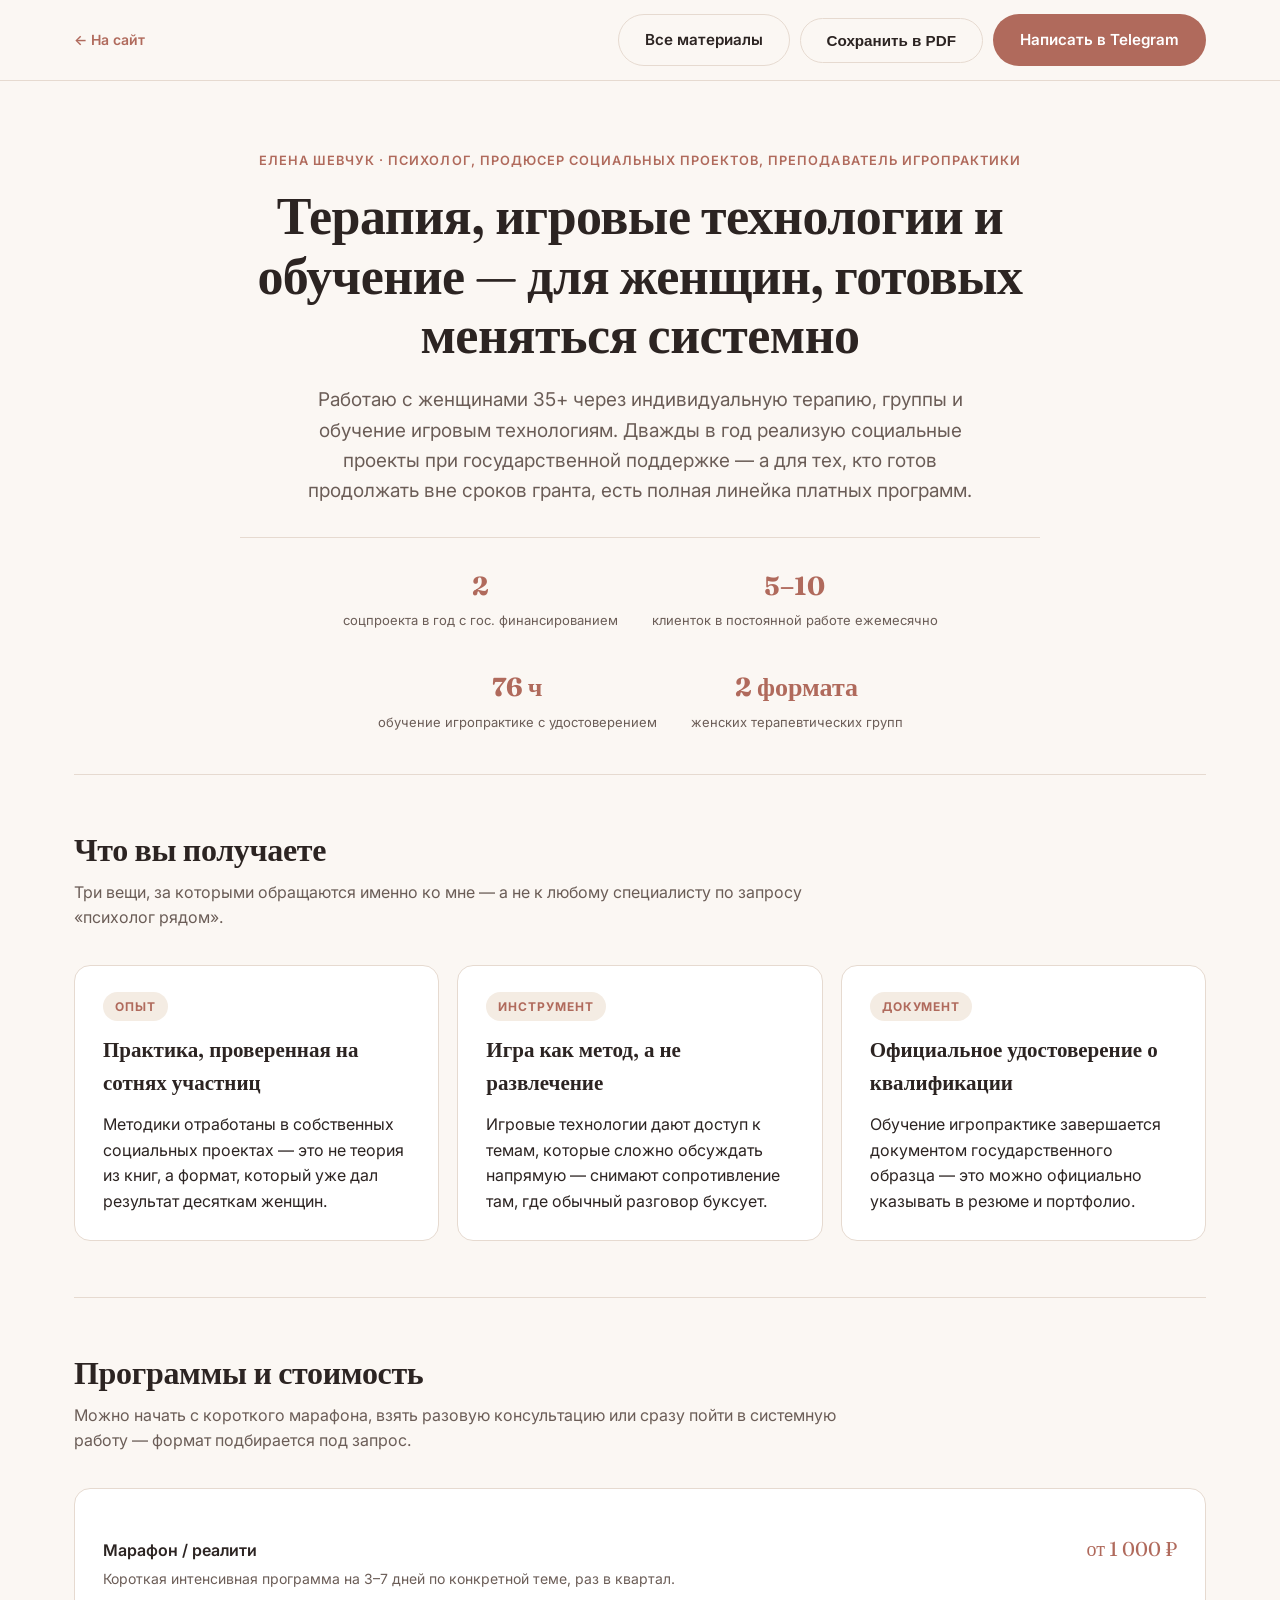
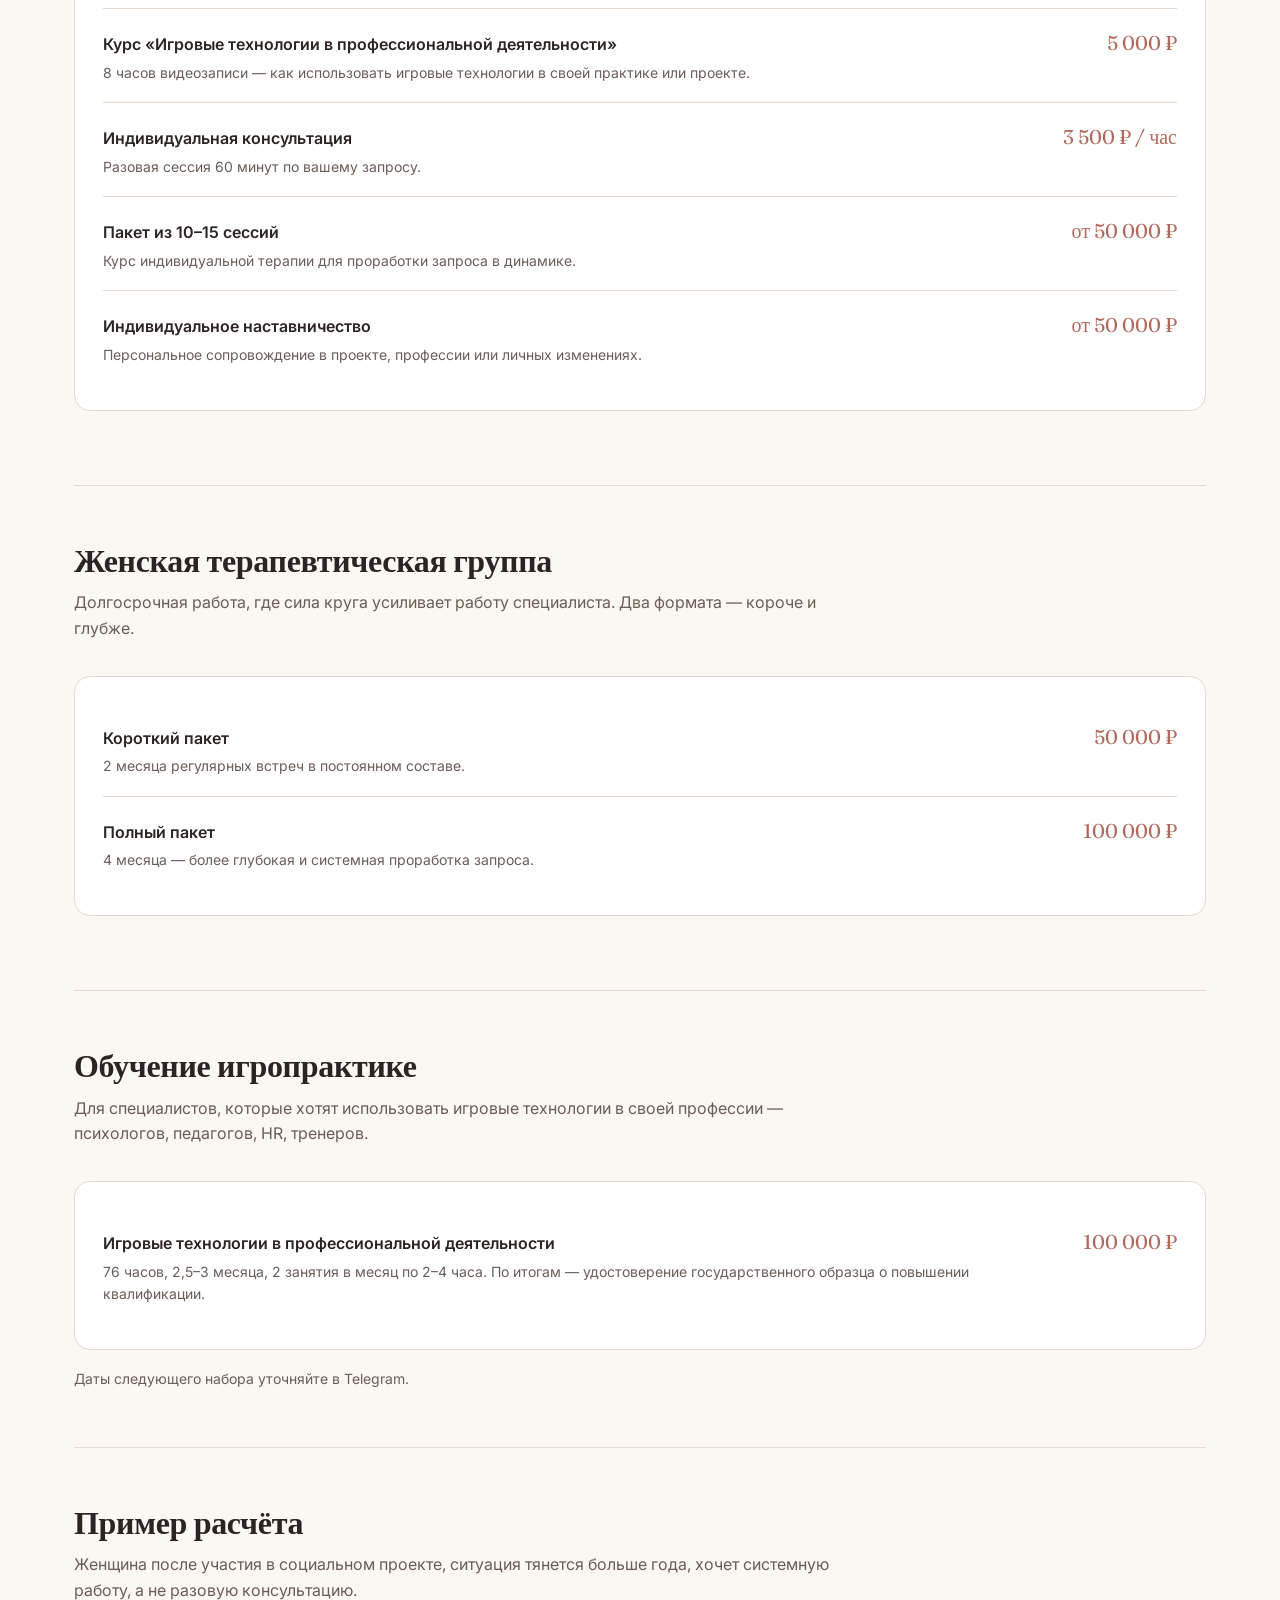
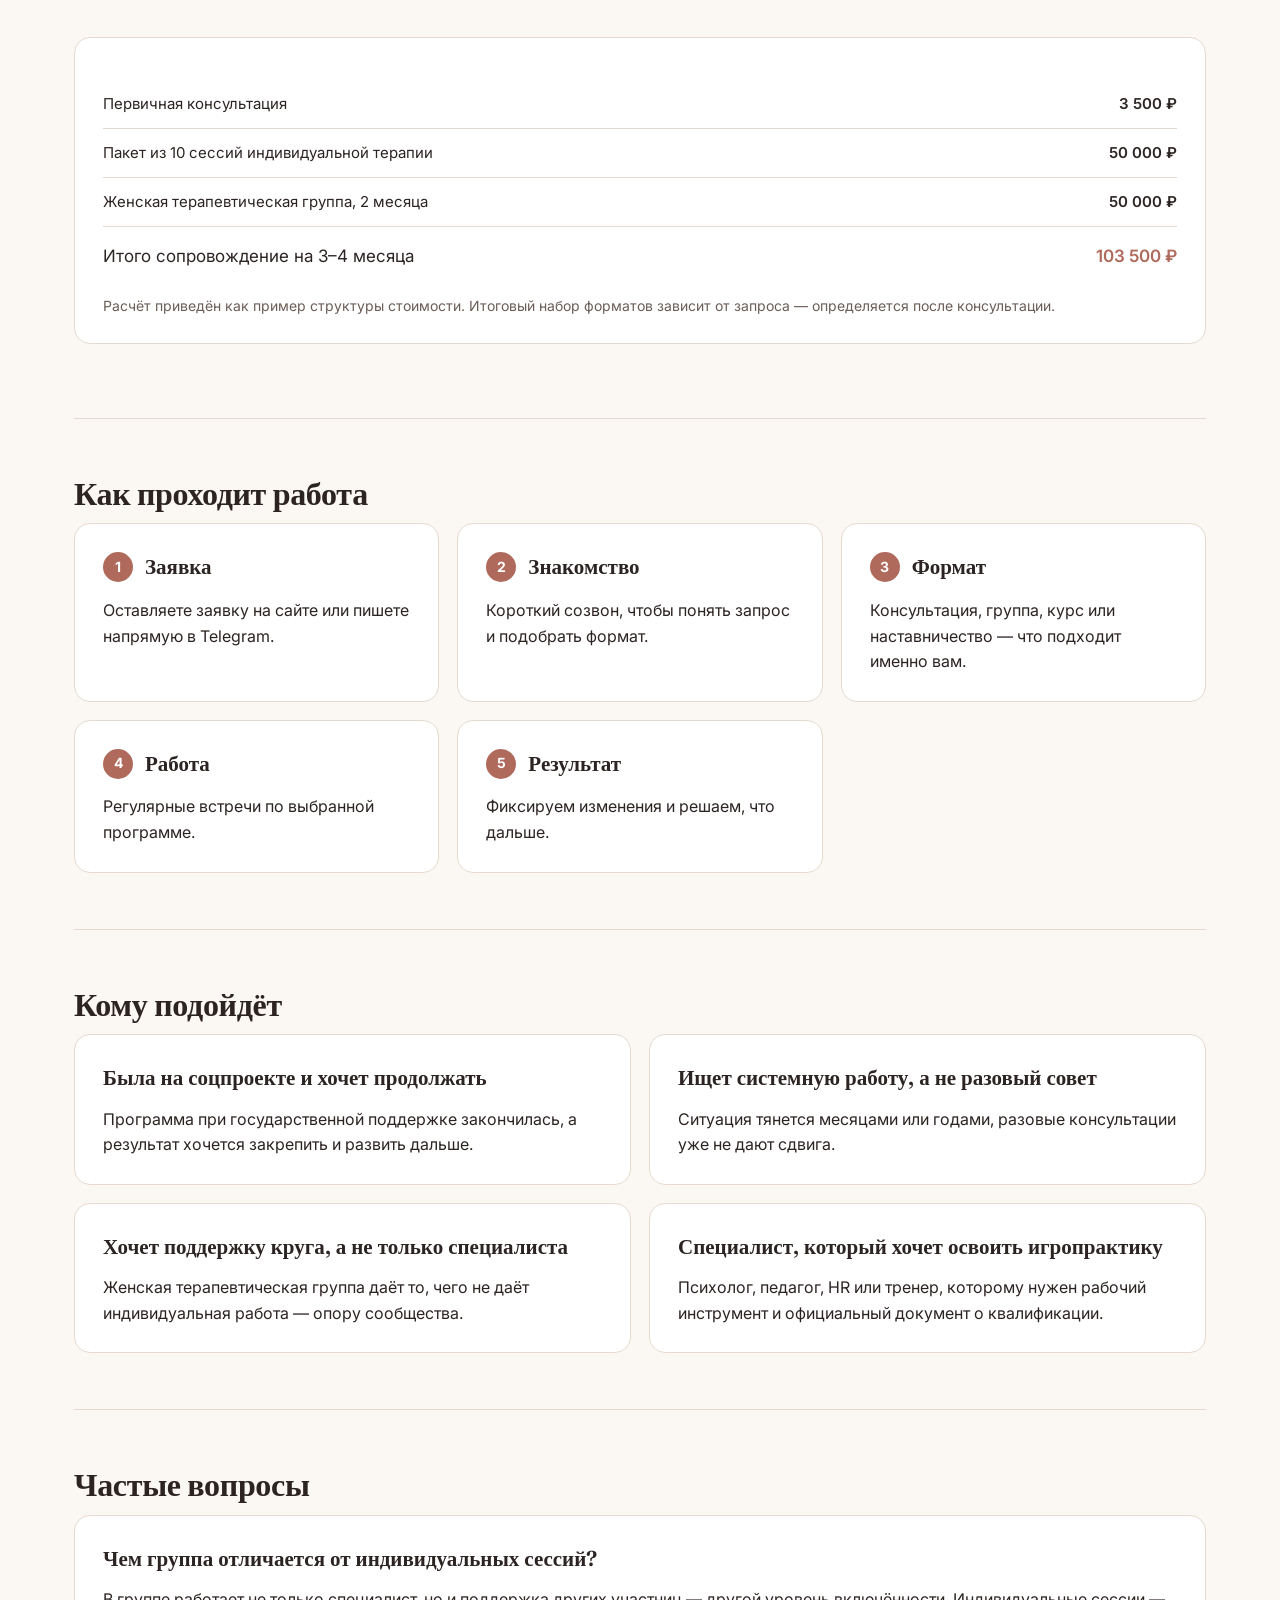
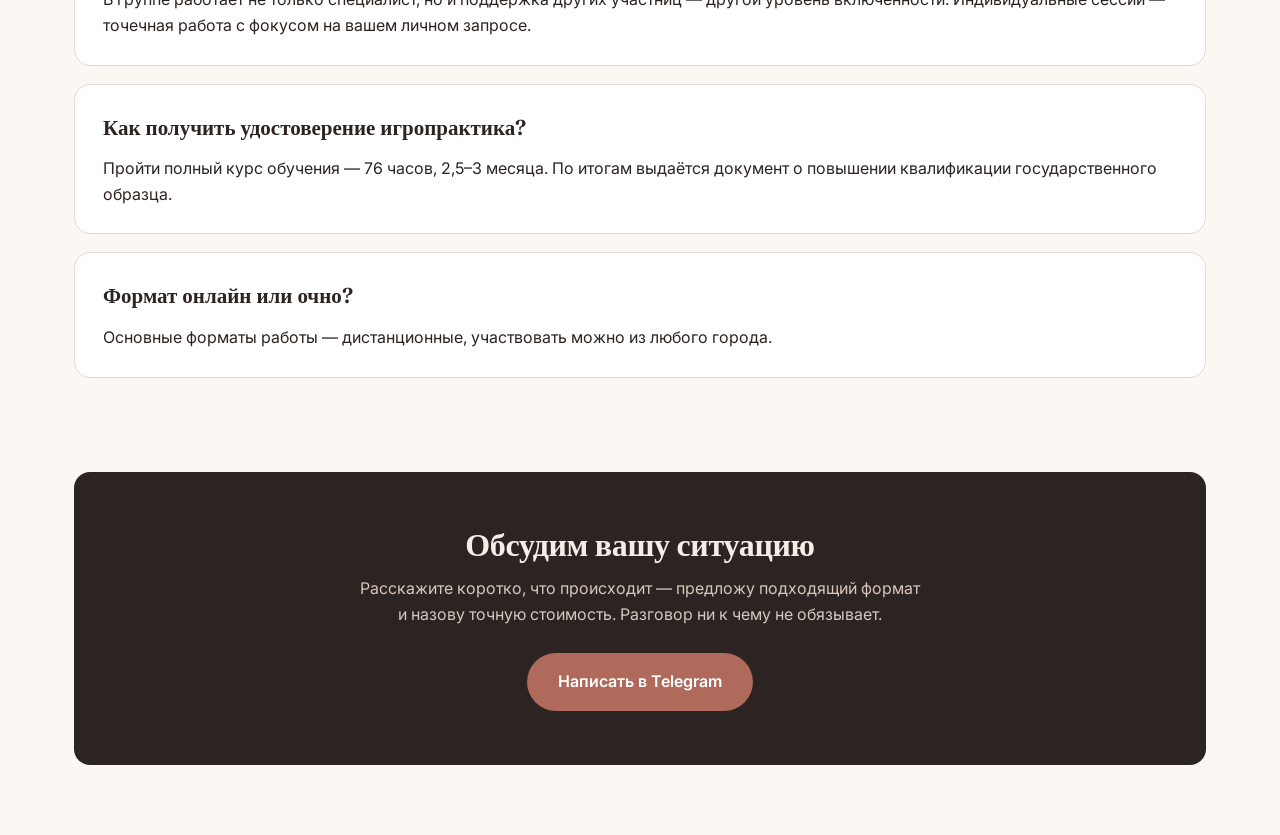
==== presentation.html @ 1b245702 "add: sales materials (scripts, presentation, outreach, hub)" ====
<!DOCTYPE html>
<html lang="ru">
<head>
<meta charset="UTF-8">
<meta name="viewport" content="width=device-width, initial-scale=1.0">
<title>Презентация программ — Елена Шевчук</title>
<meta name="description" content="Консультации, женские терапевтические группы, обучение игропрактике и наставничество. Что входит, сколько стоит и как проходит работа — на одной странице.">
<link rel="preconnect" href="https://fonts.googleapis.com">
<link rel="preconnect" href="https://fonts.gstatic.com" crossorigin>
<link href="https://fonts.googleapis.com/css2?family=Fraunces:opsz,wght@9..144,400;9..144,500;9..144,600;9..144,700&family=Inter:wght@400;500;600;700;800&display=swap" rel="stylesheet">
<link rel="stylesheet" href="styles.css">
<link rel="stylesheet" href="materials.css">
</head>
<body>

<div class="doc-bar">
  <div class="doc-bar__inner">
    <a href="index.html" class="doc-bar__back">← <span>На сайт</span></a>
    <div class="doc-bar__actions">
      <a href="materials.html" class="btn btn--ghost">Все материалы</a>
      <button class="btn btn--ghost" onclick="window.print()">Сохранить в PDF</button>
      <a href="https://t.me/elenashevchuk3536" target="_blank" rel="noopener" class="btn btn--primary">Написать в Telegram</a>
    </div>
  </div>
</div>

<div class="container">

  <section class="pitch">
    <p class="eyebrow eyebrow--center">Елена Шевчук · психолог, продюсер социальных проектов, преподаватель игропрактики</p>
    <h1>Терапия, игровые технологии и обучение — для женщин, готовых меняться системно</h1>
    <p class="pitch__lead">Работаю с женщинами 35+ через индивидуальную терапию, группы и обучение игровым технологиям. Дважды в год реализую социальные проекты при государственной поддержке — а для тех, кто готов продолжать вне сроков гранта, есть полная линейка платных программ.</p>
    <div class="pitch__meta">
      <div><b>2</b><span>соцпроекта в год с гос. финансированием</span></div>
      <div><b>5–10</b><span>клиенток в постоянной работе ежемесячно</span></div>
      <div><b>76 ч</b><span>обучение игропрактике с удостоверением</span></div>
      <div><b>2 формата</b><span>женских терапевтических групп</span></div>
    </div>
  </section>

  <section class="doc-section">
    <h2>Что вы получаете</h2>
    <p class="doc-section__lead">Три вещи, за которыми обращаются именно ко мне — а не к любому специалисту по запросу «психолог рядом».</p>
    <div class="grid-3">
      <div class="card">
        <span class="tag">Опыт</span>
        <p class="card__title">Практика, проверенная на сотнях участниц</p>
        <p>Методики отработаны в собственных социальных проектах — это не теория из книг, а формат, который уже дал результат десяткам женщин.</p>
      </div>
      <div class="card">
        <span class="tag">Инструмент</span>
        <p class="card__title">Игра как метод, а не развлечение</p>
        <p>Игровые технологии дают доступ к темам, которые сложно обсуждать напрямую — снимают сопротивление там, где обычный разговор буксует.</p>
      </div>
      <div class="card">
        <span class="tag">Документ</span>
        <p class="card__title">Официальное удостоверение о квалификации</p>
        <p>Обучение игропрактике завершается документом государственного образца — это можно официально указывать в резюме и портфолио.</p>
      </div>
    </div>
  </section>

  <section class="doc-section">
    <h2>Программы и стоимость</h2>
    <p class="doc-section__lead">Можно начать с короткого марафона, взять разовую консультацию или сразу пойти в системную работу — формат подбирается под запрос.</p>

    <div class="card">
      <div class="offer">
        <div>
          <span class="offer__name">Марафон / реалити</span>
          <span class="offer__desc">Короткая интенсивная программа на 3–7 дней по конкретной теме, раз в квартал.</span>
        </div>
        <span class="offer__price">от 1 000 ₽</span>
      </div>
      <div class="offer">
        <div>
          <span class="offer__name">Курс «Игровые технологии в профессиональной деятельности»</span>
          <span class="offer__desc">8 часов видеозаписи — как использовать игровые технологии в своей практике или проекте.</span>
        </div>
        <span class="offer__price">5 000 ₽</span>
      </div>
      <div class="offer">
        <div>
          <span class="offer__name">Индивидуальная консультация</span>
          <span class="offer__desc">Разовая сессия 60 минут по вашему запросу.</span>
        </div>
        <span class="offer__price">3 500 ₽ / час</span>
      </div>
      <div class="offer">
        <div>
          <span class="offer__name">Пакет из 10–15 сессий</span>
          <span class="offer__desc">Курс индивидуальной терапии для проработки запроса в динамике.</span>
        </div>
        <span class="offer__price">от 50 000 ₽</span>
      </div>
      <div class="offer">
        <div>
          <span class="offer__name">Индивидуальное наставничество</span>
          <span class="offer__desc">Персональное сопровождение в проекте, профессии или личных изменениях.</span>
        </div>
        <span class="offer__price">от 50 000 ₽</span>
      </div>
    </div>
  </section>

  <section class="doc-section">
    <h2>Женская терапевтическая группа</h2>
    <p class="doc-section__lead">Долгосрочная работа, где сила круга усиливает работу специалиста. Два формата — короче и глубже.</p>
    <div class="card">
      <div class="offer">
        <div>
          <span class="offer__name">Короткий пакет</span>
          <span class="offer__desc">2 месяца регулярных встреч в постоянном составе.</span>
        </div>
        <span class="offer__price">50 000 ₽</span>
      </div>
      <div class="offer">
        <div>
          <span class="offer__name">Полный пакет</span>
          <span class="offer__desc">4 месяца — более глубокая и системная проработка запроса.</span>
        </div>
        <span class="offer__price">100 000 ₽</span>
      </div>
    </div>
  </section>

  <section class="doc-section">
    <h2>Обучение игропрактике</h2>
    <p class="doc-section__lead">Для специалистов, которые хотят использовать игровые технологии в своей профессии — психологов, педагогов, HR, тренеров.</p>
    <div class="card">
      <div class="offer">
        <div>
          <span class="offer__name">Игровые технологии в профессиональной деятельности</span>
          <span class="offer__desc">76 часов, 2,5–3 месяца, 2 занятия в месяц по 2–4 часа. По итогам — удостоверение государственного образца о повышении квалификации.</span>
        </div>
        <span class="offer__price">100 000 ₽</span>
      </div>
    </div>
    <p class="card__note" style="margin-top:14px">Даты следующего набора уточняйте в Telegram.</p>
  </section>

  <section class="doc-section">
    <h2>Пример расчёта</h2>
    <p class="doc-section__lead">Женщина после участия в социальном проекте, ситуация тянется больше года, хочет системную работу, а не разовую консультацию.</p>
    <div class="card">
      <table class="calc">
        <tr><td>Первичная консультация</td><td>3 500 ₽</td></tr>
        <tr><td>Пакет из 10 сессий индивидуальной терапии</td><td>50 000 ₽</td></tr>
        <tr><td>Женская терапевтическая группа, 2 месяца</td><td>50 000 ₽</td></tr>
        <tr><td>Итого сопровождение на 3–4 месяца</td><td>103 500 ₽</td></tr>
      </table>
      <p class="card__note">Расчёт приведён как пример структуры стоимости. Итоговый набор форматов зависит от запроса — определяется после консультации.</p>
    </div>
  </section>

  <section class="doc-section">
    <h2>Как проходит работа</h2>
    <div class="grid-3">
      <div class="card">
        <div class="card__head"><span class="card__step">1</span><p class="card__title">Заявка</p></div>
        <p>Оставляете заявку на сайте или пишете напрямую в Telegram.</p>
      </div>
      <div class="card">
        <div class="card__head"><span class="card__step">2</span><p class="card__title">Знакомство</p></div>
        <p>Короткий созвон, чтобы понять запрос и подобрать формат.</p>
      </div>
      <div class="card">
        <div class="card__head"><span class="card__step">3</span><p class="card__title">Формат</p></div>
        <p>Консультация, группа, курс или наставничество — что подходит именно вам.</p>
      </div>
      <div class="card">
        <div class="card__head"><span class="card__step">4</span><p class="card__title">Работа</p></div>
        <p>Регулярные встречи по выбранной программе.</p>
      </div>
      <div class="card">
        <div class="card__head"><span class="card__step">5</span><p class="card__title">Результат</p></div>
        <p>Фиксируем изменения и решаем, что дальше.</p>
      </div>
    </div>
  </section>

  <section class="doc-section">
    <h2>Кому подойдёт</h2>
    <div class="grid-2">
      <div class="card">
        <p class="card__title">Была на соцпроекте и хочет продолжать</p>
        <p>Программа при государственной поддержке закончилась, а результат хочется закрепить и развить дальше.</p>
      </div>
      <div class="card">
        <p class="card__title">Ищет системную работу, а не разовый совет</p>
        <p>Ситуация тянется месяцами или годами, разовые консультации уже не дают сдвига.</p>
      </div>
      <div class="card">
        <p class="card__title">Хочет поддержку круга, а не только специалиста</p>
        <p>Женская терапевтическая группа даёт то, чего не даёт индивидуальная работа — опору сообщества.</p>
      </div>
      <div class="card">
        <p class="card__title">Специалист, который хочет освоить игропрактику</p>
        <p>Психолог, педагог, HR или тренер, которому нужен рабочий инструмент и официальный документ о квалификации.</p>
      </div>
    </div>
  </section>

  <section class="doc-section">
    <h2>Частые вопросы</h2>
    <div class="card">
      <p class="card__title">Чем группа отличается от индивидуальных сессий?</p>
      <p>В группе работает не только специалист, но и поддержка других участниц — другой уровень включённости. Индивидуальные сессии — точечная работа с фокусом на вашем личном запросе.</p>
    </div>
    <div class="card">
      <p class="card__title">Как получить удостоверение игропрактика?</p>
      <p>Пройти полный курс обучения — 76 часов, 2,5–3 месяца. По итогам выдаётся документ о повышении квалификации государственного образца.</p>
    </div>
    <div class="card">
      <p class="card__title">Формат онлайн или очно?</p>
      <p>Основные форматы работы — дистанционные, участвовать можно из любого города.</p>
    </div>
  </section>

  <div class="cta-final">
    <h2>Обсудим вашу ситуацию</h2>
    <p>Расскажите коротко, что происходит — предложу подходящий формат и назову точную стоимость. Разговор ни к чему не обязывает.</p>
    <a href="https://t.me/elenashevchuk3536" target="_blank" rel="noopener" class="btn btn--primary btn--lg">Написать в Telegram</a>
  </div>

</div>

</body>
</html>
---- styles.css ----
:root {
  --bg: #fbf7f3;
  --bg-alt: #f4ece3;
  --surface: #ffffff;
  --ink: #2c2422;
  --ink-soft: #6b5d57;
  --accent: #b06a5c;
  --accent-dark: #8a4e42;
  --accent-soft: #e8d3c9;
  --gold: #a68a5b;
  --border: #e6dad0;
  --radius: 16px;
  --shadow: 0 10px 30px rgba(60, 40, 30, 0.08);
  --font-head: 'Fraunces', serif;
  --font-body: 'Inter', sans-serif;
}

* { box-sizing: border-box; margin: 0; padding: 0; }
html { scroll-behavior: smooth; }
body {
  font-family: var(--font-body);
  color: var(--ink);
  background: var(--bg);
  line-height: 1.6;
  -webkit-font-smoothing: antialiased;
}
img { max-width: 100%; display: block; }
a { color: inherit; text-decoration: none; }
ul { list-style: none; }
.container { max-width: 1180px; margin: 0 auto; padding: 0 24px; }

h1, h2, h3 { font-family: var(--font-head); font-weight: 600; letter-spacing: -0.01em; color: var(--ink); }
h1 { font-size: clamp(2.1rem, 4vw, 3.1rem); line-height: 1.15; }
h2 { font-size: clamp(1.7rem, 3vw, 2.4rem); line-height: 1.2; }
h3 { font-size: 1.25rem; }

.eyebrow {
  font-size: 0.8rem;
  font-weight: 600;
  letter-spacing: 0.08em;
  text-transform: uppercase;
  color: var(--accent);
  margin-bottom: 12px;
}
.eyebrow--center { text-align: center; }
.section-title { text-align: center; max-width: 640px; margin: 0 auto 48px; }

.btn {
  display: inline-flex;
  align-items: center;
  justify-content: center;
  padding: 13px 26px;
  border-radius: 999px;
  font-weight: 600;
  font-size: 0.95rem;
  cursor: pointer;
  border: 1.5px solid transparent;
  transition: transform 0.15s ease, box-shadow 0.15s ease, background 0.15s ease;
  white-space: nowrap;
}
.btn--primary { background: var(--accent); color: #fff; }
.btn--primary:hover { background: var(--accent-dark); transform: translateY(-1px); box-shadow: var(--shadow); }
.btn--ghost { background: transparent; color: var(--ink); border-color: var(--border); }
.btn--ghost:hover { border-color: var(--accent); color: var(--accent); }
.btn--outline { background: transparent; color: var(--accent); border-color: var(--accent); }
.btn--outline:hover { background: var(--accent); color: #fff; }
.btn--lg { padding: 15px 30px; font-size: 1rem; }
.btn--block { width: 100%; }

/* HEADER */
.header {
  position: sticky;
  top: 0;
  z-index: 100;
  background: rgba(251, 247, 243, 0.9);
  backdrop-filter: blur(10px);
  border-bottom: 1px solid transparent;
  transition: border-color 0.2s ease, box-shadow 0.2s ease;
}
.header.scrolled { border-color: var(--border); box-shadow: 0 2px 12px rgba(60,40,30,0.05); }
.header__inner {
  display: flex;
  align-items: center;
  justify-content: space-between;
  gap: 24px;
  min-width: 0;
  padding: 16px 24px;
}
.logo {
  font-family: var(--font-head);
  font-size: 1.15rem;
  font-weight: 600;
  flex-shrink: 0;
  color: var(--ink);
}
.logo__suffix { color: var(--ink-soft); font-weight: 400; font-size: 0.85em; }
.nav { display: flex; gap: 22px; }
.nav a {
  font-size: 0.92rem;
  color: var(--ink-soft);
  white-space: nowrap;
  transition: color 0.15s ease;
}
.nav a:hover { color: var(--accent); }
.header__actions { display: flex; align-items: center; gap: 16px; flex-shrink: 0; }
.header__phone { font-size: 0.9rem; color: var(--ink-soft); white-space: nowrap; }
.burger { display: none; flex-direction: column; gap: 5px; background: none; border: none; cursor: pointer; padding: 4px; }
.burger span { width: 22px; height: 2px; background: var(--ink); border-radius: 2px; transition: 0.2s; }

/* HERO */
.hero { padding: 72px 0 88px; }
.hero__inner { display: grid; grid-template-columns: 1.15fr 0.85fr; gap: 56px; align-items: center; }
.hero__lead { color: var(--ink-soft); font-size: 1.05rem; margin: 20px 0 32px; max-width: 540px; }
.hero__cta { display: flex; gap: 14px; flex-wrap: wrap; margin-bottom: 44px; }
.hero__stats { display: flex; gap: 32px; flex-wrap: wrap; }
.stat { display: flex; flex-direction: column; }
.stat__num { font-family: var(--font-head); font-size: 2rem; font-weight: 600; color: var(--accent); }
.stat__label { font-size: 0.85rem; color: var(--ink-soft); max-width: 140px; }

.hero__card {
  background: var(--surface);
  border: 1px solid var(--border);
  border-radius: var(--radius);
  padding: 32px;
  box-shadow: var(--shadow);
}
.hero__card-badge {
  display: inline-block;
  background: var(--accent-soft);
  color: var(--accent-dark);
  font-size: 0.75rem;
  font-weight: 700;
  letter-spacing: 0.03em;
  text-transform: uppercase;
  padding: 6px 12px;
  border-radius: 999px;
  margin-bottom: 16px;
}
.hero__card h3 { margin-bottom: 10px; }
.hero__card p { color: var(--ink-soft); font-size: 0.92rem; margin-bottom: 18px; }
.hero__card-link { color: var(--accent); font-weight: 600; font-size: 0.92rem; }

/* ABOUT */
.about { padding: 88px 0; background: var(--bg-alt); }
.about__inner { display: grid; grid-template-columns: 240px 1fr; gap: 56px; align-items: start; }
.about__portrait {
  width: 240px; height: 240px;
  border-radius: 50%;
  background: linear-gradient(135deg, var(--accent), var(--gold));
  color: #fff;
  font-family: var(--font-head);
  font-size: 3rem;
  display: flex; align-items: center; justify-content: center;
}
.about__text p { color: var(--ink-soft); margin: 16px 0; max-width: 640px; }
.about__points { display: grid; grid-template-columns: repeat(3, 1fr); gap: 24px; margin-top: 32px; }
.about__point { display: flex; flex-direction: column; gap: 6px; }
.about__point strong { font-family: var(--font-head); font-size: 1.05rem; }
.about__point span { color: var(--ink-soft); font-size: 0.88rem; }

/* ADVANTAGES */
.advantages { padding: 88px 0; }
.adv-grid { display: grid; grid-template-columns: repeat(3, 1fr); gap: 24px; }
.adv {
  background: var(--surface);
  border: 1px solid var(--border);
  border-radius: var(--radius);
  padding: 28px;
}
.adv__icon {
  width: 44px; height: 44px;
  border-radius: 12px;
  background: var(--accent-soft);
  color: var(--accent-dark);
  display: flex; align-items: center; justify-content: center;
  margin-bottom: 16px;
}
.adv__icon svg { width: 22px; height: 22px; }
.adv p { color: var(--ink-soft); font-size: 0.92rem; margin-top: 8px; }

/* PROGRAMS */
.programs { padding: 88px 0; background: var(--bg-alt); }
.prog-grid { display: grid; grid-template-columns: repeat(3, 1fr); gap: 24px; }
.prog {
  background: var(--surface);
  border: 1px solid var(--border);
  border-radius: var(--radius);
  padding: 28px;
  display: flex;
  flex-direction: column;
}
.prog--featured { border-color: var(--accent); box-shadow: var(--shadow); }
.prog__tag {
  align-self: flex-start;
  font-size: 0.72rem;
  font-weight: 700;
  text-transform: uppercase;
  letter-spacing: 0.04em;
  color: var(--accent-dark);
  background: var(--accent-soft);
  padding: 4px 10px;
  border-radius: 999px;
  margin-bottom: 14px;
}
.prog h3 { margin-bottom: 10px; font-size: 1.1rem; }
.prog p { color: var(--ink-soft); font-size: 0.9rem; flex-grow: 1; }
.prog__price { font-family: var(--font-head); font-size: 1.3rem; color: var(--accent); margin-top: 18px; font-weight: 600; }

/* GROUPS */
.groups { padding: 88px 0; }
.groups__inner { display: grid; grid-template-columns: 1.1fr 0.9fr; gap: 56px; align-items: center; }
.groups__text p { color: var(--ink-soft); margin: 16px 0 20px; }
.groups__list { display: flex; flex-direction: column; gap: 10px; }
.groups__list li { position: relative; padding-left: 22px; color: var(--ink-soft); font-size: 0.92rem; }
.groups__list li::before { content: '✦'; position: absolute; left: 0; color: var(--accent); }
.groups__cards { display: grid; grid-template-columns: 1fr 1fr; gap: 20px; }
.group-card {
  background: var(--surface);
  border: 1px solid var(--border);
  border-radius: var(--radius);
  padding: 28px 22px;
  text-align: center;
  display: flex;
  flex-direction: column;
  gap: 10px;
  position: relative;
}
.group-card--accent { background: var(--ink); color: #fff; border-color: var(--ink); }
.group-card--accent .group-card__dur { color: #e0d3cb; }
.group-card--accent .group-card__price { color: #fff; }
.group-card__badge {
  position: absolute; top: -12px; left: 50%; transform: translateX(-50%);
  background: var(--accent); color: #fff; font-size: 0.7rem; font-weight: 700;
  padding: 4px 12px; border-radius: 999px; white-space: nowrap;
}
.group-card__dur { color: var(--ink-soft); font-size: 0.88rem; }
.group-card__price { font-family: var(--font-head); font-size: 1.6rem; font-weight: 600; color: var(--accent); margin: 4px 0 10px; }

/* PROCESS */
.process { padding: 88px 0; background: var(--bg-alt); }
.steps { display: grid; grid-template-columns: repeat(5, 1fr); gap: 20px; }
.step { text-align: center; }
.step__num {
  display: inline-flex; align-items: center; justify-content: center;
  width: 40px; height: 40px;
  border-radius: 50%;
  background: var(--accent);
  color: #fff;
  font-family: var(--font-head);
  font-weight: 600;
  margin-bottom: 14px;
}
.step h3 { font-size: 1rem; margin-bottom: 6px; }
.step p { color: var(--ink-soft); font-size: 0.86rem; }

/* REVIEWS */
.reviews { padding: 88px 0; }
.reviews-grid { display: grid; grid-template-columns: repeat(3, 1fr); gap: 24px; }
.review {
  background: var(--surface);
  border: 1px solid var(--border);
  border-radius: var(--radius);
  padding: 26px;
}
.review p { font-style: italic; color: var(--ink); margin-bottom: 16px; }
.review__author { font-size: 0.85rem; color: var(--ink-soft); font-weight: 600; }
.reviews__note { text-align: center; color: var(--ink-soft); font-size: 0.82rem; margin-top: 24px; }

/* FAQ */
.faq { padding: 88px 0; background: var(--bg-alt); }
.faq-list { max-width: 760px; margin: 0 auto; display: flex; flex-direction: column; gap: 12px; }
.faq__item {
  background: var(--surface);
  border: 1px solid var(--border);
  border-radius: 12px;
  padding: 18px 22px;
}
.faq__item summary {
  cursor: pointer;
  font-weight: 600;
  list-style: none;
  position: relative;
  padding-right: 24px;
}
.faq__item summary::-webkit-details-marker { display: none; }
.faq__item summary::after {
  content: '+';
  position: absolute; right: 0; top: -2px;
  font-size: 1.3rem; color: var(--accent);
}
.faq__item[open] summary::after { content: '−'; }
.faq__item p { color: var(--ink-soft); margin-top: 12px; font-size: 0.92rem; }

/* FORM */
.form-section { padding: 88px 0; }
.form-section__inner { display: grid; grid-template-columns: 1.3fr 0.7fr; gap: 32px; }
.form-card, .side-card {
  background: var(--surface);
  border: 1px solid var(--border);
  border-radius: var(--radius);
  padding: 36px;
}
.form-card__lead { color: var(--ink-soft); margin: 12px 0 24px; }
.lead-form { display: flex; flex-direction: column; gap: 16px; }
.field { display: flex; flex-direction: column; gap: 6px; }
.field label { font-size: 0.85rem; font-weight: 600; color: var(--ink-soft); }
.field input, .field select, .field textarea {
  border: 1.5px solid var(--border);
  border-radius: 10px;
  padding: 12px 14px;
  font-family: var(--font-body);
  font-size: 0.95rem;
  background: var(--bg);
  color: var(--ink);
  resize: vertical;
}
.field input:focus, .field select:focus, .field textarea:focus {
  outline: none; border-color: var(--accent);
}
.form-note { font-size: 0.78rem; color: var(--ink-soft); text-align: center; }
.form-note a { color: var(--accent); text-decoration: underline; }
.form-side { display: flex; flex-direction: column; gap: 20px; }
.side-card h3 { margin-bottom: 8px; font-size: 1.05rem; }
.side-card p { color: var(--ink-soft); font-size: 0.9rem; margin-bottom: 16px; }

/* FOOTER */
.footer { background: var(--ink); color: #efe6df; padding: 56px 0 32px; }
.footer__inner { display: grid; grid-template-columns: 1.4fr 1fr 1fr 1fr; gap: 32px; }
.footer__col { display: flex; flex-direction: column; gap: 10px; }
.logo--footer { font-family: var(--font-head); font-size: 1.2rem; color: #fff; margin-bottom: 6px; }
.footer__col p { color: #c9bdb5; font-size: 0.88rem; }
.footer__col h4 { font-size: 0.85rem; text-transform: uppercase; letter-spacing: 0.05em; color: #c9bdb5; margin-bottom: 4px; }
.footer__col a { color: #efe6df; font-size: 0.9rem; opacity: 0.85; }
.footer__col a:hover { opacity: 1; color: var(--accent-soft); }
.footer__col span { color: #8a7d76; font-size: 0.8rem; }

/* FAB */
.fab {
  position: fixed; bottom: 24px; right: 24px;
  width: 54px; height: 54px;
  border-radius: 50%;
  background: var(--accent);
  color: #fff;
  display: flex; align-items: center; justify-content: center;
  box-shadow: 0 8px 24px rgba(176, 106, 92, 0.4);
  z-index: 90;
  transition: transform 0.15s ease;
}
.fab:hover { transform: scale(1.06); }
.fab svg { width: 24px; height: 24px; }

/* REVEAL */
.reveal { opacity: 0; transform: translateY(16px); transition: opacity 0.5s ease, transform 0.5s ease; }
.reveal.is-visible { opacity: 1; transform: translateY(0); }

/* RESPONSIVE */
@media (max-width: 1180px) {
  .nav { gap: 16px; }
  .nav a { font-size: 0.88rem; }
}
@media (max-width: 1100px) {
  .nav { display: none; }
  .burger { display: flex; }
  .nav.is-open {
    display: flex; flex-direction: column;
    position: absolute; top: 100%; left: 0; right: 0;
    background: var(--surface);
    border-bottom: 1px solid var(--border);
    padding: 16px 24px; gap: 4px;
  }
  .nav.is-open a { padding: 10px 0; border-bottom: 1px solid var(--border); }
}
@media (max-width: 900px) {
  .hero__inner, .about__inner, .groups__inner, .form-section__inner { grid-template-columns: 1fr; }
  .about__portrait { width: 140px; height: 140px; font-size: 2rem; }
  .about__points { grid-template-columns: 1fr; }
  .adv-grid, .prog-grid, .reviews-grid { grid-template-columns: repeat(2, 1fr); }
  .steps { grid-template-columns: repeat(2, 1fr); }
  .groups__cards { grid-template-columns: 1fr; }
  .footer__inner { grid-template-columns: 1fr 1fr; }
}
@media (max-width: 560px) {
  .header__phone { display: none; }
  .adv-grid, .prog-grid, .reviews-grid { grid-template-columns: 1fr; }
  .steps { grid-template-columns: 1fr; }
  .footer__inner { grid-template-columns: 1fr; }
  .hero__stats { gap: 20px; }
}
@media (max-width: 380px) {
  .logo__suffix { display: none; }
}
---- materials.css ----
/* Стили для материалов: скрипты продаж, презентация, аутрич */

.doc-bar {
  position: sticky;
  top: 0;
  z-index: 50;
  background: rgba(251, 247, 243, 0.94);
  backdrop-filter: blur(10px);
  border-bottom: 1px solid var(--border);
}
.doc-bar__inner {
  display: flex;
  align-items: center;
  justify-content: space-between;
  gap: 16px;
  padding: 14px 24px;
  max-width: 1180px;
  margin: 0 auto;
}
.doc-bar__back { font-weight: 600; font-size: 14px; color: var(--accent); }
.doc-bar__back:hover { color: var(--accent-dark); }
.doc-bar__actions { display: flex; gap: 10px; align-items: center; }

.doc-hero { padding: 64px 0 40px; }
.doc-hero h1 { font-size: 42px; max-width: 860px; margin-bottom: 18px; }
.doc-hero__lead { font-size: 18px; color: var(--ink-soft); max-width: 760px; }

.toc {
  display: flex;
  flex-wrap: wrap;
  gap: 10px;
  margin-top: 30px;
  padding-top: 26px;
  border-top: 1px solid var(--border);
}
.toc a {
  font-size: 14px;
  font-weight: 600;
  padding: 8px 16px;
  border-radius: 999px;
  background: var(--surface);
  border: 1px solid var(--border);
  transition: all 0.2s ease;
}
.toc a:hover { border-color: var(--accent); color: var(--accent); }

.doc-section { padding: 56px 0; border-top: 1px solid var(--border); }
.doc-section:first-of-type { border-top: none; }
.doc-section h2 { font-size: 32px; margin-bottom: 10px; }
.doc-section__lead { color: var(--ink-soft); max-width: 780px; margin-bottom: 34px; }

.card {
  background: var(--surface);
  border: 1px solid var(--border);
  border-radius: var(--radius);
  padding: 26px 28px;
  margin-bottom: 18px;
}
.card__title {
  font-family: var(--font-head);
  font-size: 21px;
  font-weight: 600;
  margin-bottom: 12px;
}
.card__note { font-size: 14px; color: var(--ink-soft); margin-top: 12px; }
.card p + p { margin-top: 10px; }

.card__step {
  display: inline-flex;
  align-items: center;
  justify-content: center;
  width: 30px;
  height: 30px;
  border-radius: 50%;
  background: var(--accent);
  color: #fff;
  font-size: 14px;
  font-weight: 700;
  font-family: var(--font-body);
  margin-right: 12px;
  flex: none;
}
.card__head { display: flex; align-items: center; margin-bottom: 14px; }
.card__head .card__title { margin-bottom: 0; }

.say {
  border-left: 3px solid var(--gold);
  background: var(--bg-alt);
  border-radius: 0 10px 10px 0;
  padding: 14px 18px;
  margin: 12px 0;
  font-size: 15.5px;
}
.say + .say { margin-top: 10px; }
.say__who {
  display: block;
  font-size: 12px;
  font-weight: 700;
  letter-spacing: 0.1em;
  text-transform: uppercase;
  color: var(--accent);
  margin-bottom: 6px;
}
.say--client {
  border-left-color: var(--ink-soft);
  background: var(--surface);
  border: 1px solid var(--border);
  border-left: 3px solid var(--ink-soft);
}
.say--client .say__who { color: var(--ink-soft); }
.say--stop {
  border-left-color: #b03a2e;
  background: #fdf3f1;
}
.say--stop .say__who { color: #b03a2e; }

.ul { margin: 12px 0 0 20px; }
.ul li { margin-bottom: 8px; }
.ul li::marker { color: var(--accent); }

.grid-2 { display: grid; grid-template-columns: repeat(2, 1fr); gap: 18px; }
.grid-2 .card { margin-bottom: 0; }
.grid-3 { display: grid; grid-template-columns: repeat(3, 1fr); gap: 18px; }
.grid-3 .card { margin-bottom: 0; }

.tag {
  display: inline-block;
  font-size: 12px;
  font-weight: 700;
  letter-spacing: 0.08em;
  text-transform: uppercase;
  color: var(--accent);
  background: var(--bg-alt);
  border-radius: 999px;
  padding: 5px 12px;
  margin-bottom: 12px;
}

.tip {
  background: var(--bg-alt);
  border-radius: var(--radius);
  padding: 22px 26px;
  margin-top: 24px;
  border: 1px dashed var(--gold);
}
.tip strong { color: var(--accent-dark); }

.calc { width: 100%; border-collapse: collapse; margin-top: 16px; font-size: 15px; }
.calc td { padding: 12px 0; border-bottom: 1px solid var(--border); }
.calc td:last-child { text-align: right; font-weight: 600; white-space: nowrap; }
.calc tr:last-child td { border-bottom: none; font-size: 17px; padding-top: 16px; }
.calc tr:last-child td:last-child { color: var(--accent); }

.pitch { text-align: center; padding: 70px 0 40px; }
.pitch h1 { font-size: 52px; margin: 14px auto 20px; max-width: 900px; }
.pitch__lead { font-size: 19px; color: var(--ink-soft); max-width: 700px; margin: 0 auto 30px; }
.pitch__meta {
  display: flex;
  justify-content: center;
  flex-wrap: wrap;
  gap: 34px;
  padding-top: 28px;
  border-top: 1px solid var(--border);
  max-width: 800px;
  margin: 0 auto;
}
.pitch__meta div { text-align: center; }
.pitch__meta b { display: block; font-family: var(--font-head); font-size: 26px; color: var(--accent); }
.pitch__meta span { font-size: 13px; color: var(--ink-soft); }

.offer {
  display: flex;
  justify-content: space-between;
  align-items: baseline;
  gap: 20px;
  padding: 18px 0;
  border-bottom: 1px solid var(--border);
}
.offer:last-child { border-bottom: none; }
.offer__name { font-weight: 600; }
.offer__desc { display: block; font-weight: 400; font-size: 14px; color: var(--ink-soft); margin-top: 4px; }
.offer__price { white-space: nowrap; font-family: var(--font-head); font-size: 20px; color: var(--accent); }

.cta-final {
  background: var(--ink);
  border-radius: var(--radius);
  padding: 54px 40px;
  text-align: center;
  margin: 20px 0 70px;
}
.cta-final h2 { color: #f5eee8; font-size: 32px; margin-bottom: 12px; }
.cta-final p { color: #d8c6bc; max-width: 560px; margin: 0 auto 26px; }

.eyebrow--center { display: block; text-align: center; margin: 0 auto 14px; width: fit-content; }

@media (max-width: 560px) {
  .doc-bar__actions .btn--ghost { display: none; }
  .doc-bar__actions .btn { padding: 10px 16px; font-size: 14px; }
}

@media (max-width: 860px) {
  .grid-2, .grid-3 { grid-template-columns: 1fr; }
  .doc-hero h1 { font-size: 30px; }
  .pitch h1 { font-size: 34px; }
  .doc-section h2 { font-size: 25px; }
  .doc-bar__inner { padding: 12px 18px; }
  .doc-bar__back span { display: none; }
  .offer { flex-direction: column; gap: 6px; }
}

@media print {
  .doc-bar, .toc, .fab, .no-print { display: none !important; }
  body { background: #fff; font-size: 12pt; }
  .card, .tip, .say { break-inside: avoid; }
  .doc-section { padding: 22px 0; page-break-inside: auto; }
  .cta-final { background: #fff; border: 2px solid var(--ink); }
  .cta-final h2 { color: var(--ink); }
  .cta-final p { color: var(--ink-soft); }
  a { text-decoration: none; }
}

/* Хаб-страница материалов */
.hub-grid {
  display: grid;
  grid-template-columns: repeat(3, 1fr);
  gap: 22px;
  margin-top: 10px;
}
.hub-card {
  background: var(--surface);
  border: 1px solid var(--border);
  border-radius: var(--radius);
  padding: 30px 26px;
  display: flex;
  flex-direction: column;
  transition: border-color 0.2s ease, transform 0.2s ease;
}
.hub-card:hover { border-color: var(--accent); transform: translateY(-3px); }
.hub-card__num {
  font-family: var(--font-head);
  font-size: 15px;
  font-weight: 700;
  color: var(--accent);
  margin-bottom: 14px;
}
.hub-card__title { font-family: var(--font-head); font-size: 23px; font-weight: 600; margin-bottom: 12px; }
.hub-card__lead { color: var(--ink-soft); font-size: 15px; flex: 1; margin-bottom: 22px; }
.hub-card__link {
  display: inline-flex;
  align-items: center;
  gap: 8px;
  font-weight: 600;
  color: var(--accent);
  font-size: 15px;
}
.hub-card__link:hover { color: var(--accent-dark); }

@media (max-width: 860px) {
  .hub-grid { grid-template-columns: 1fr; }
}
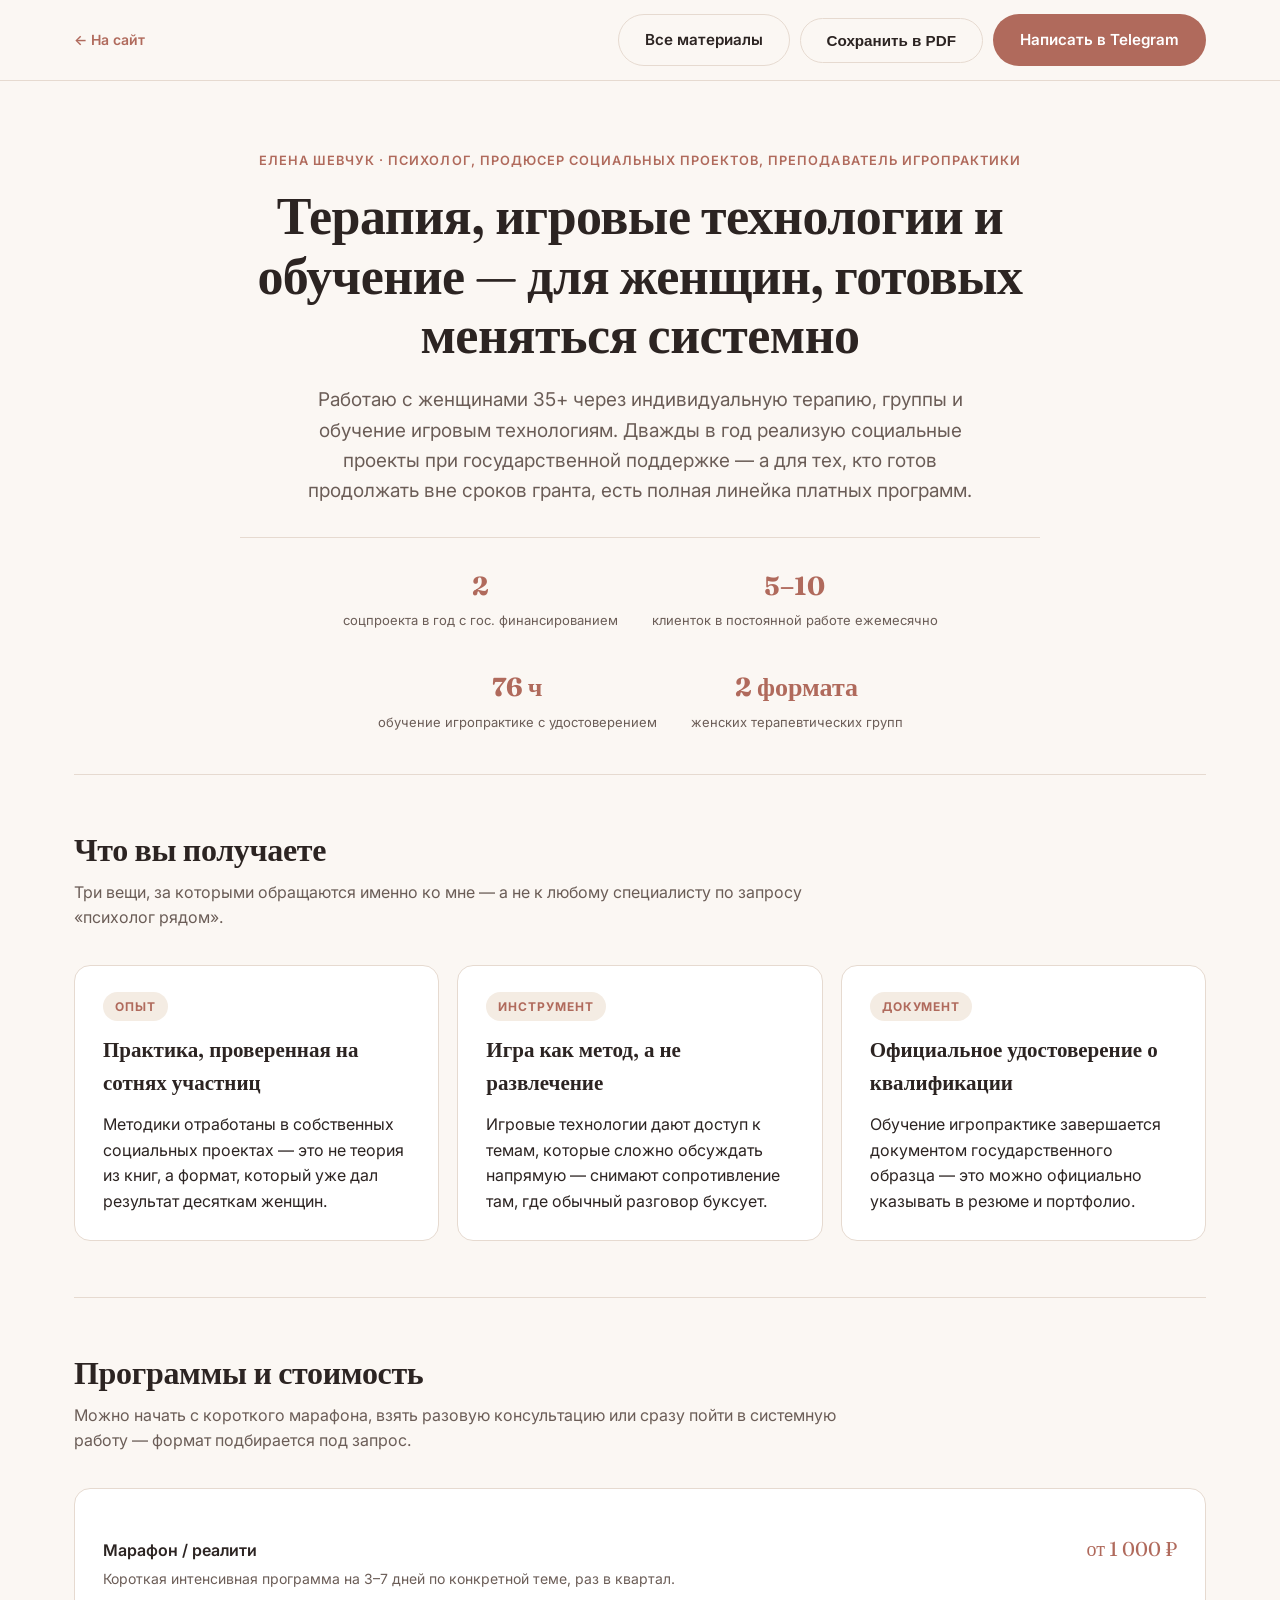
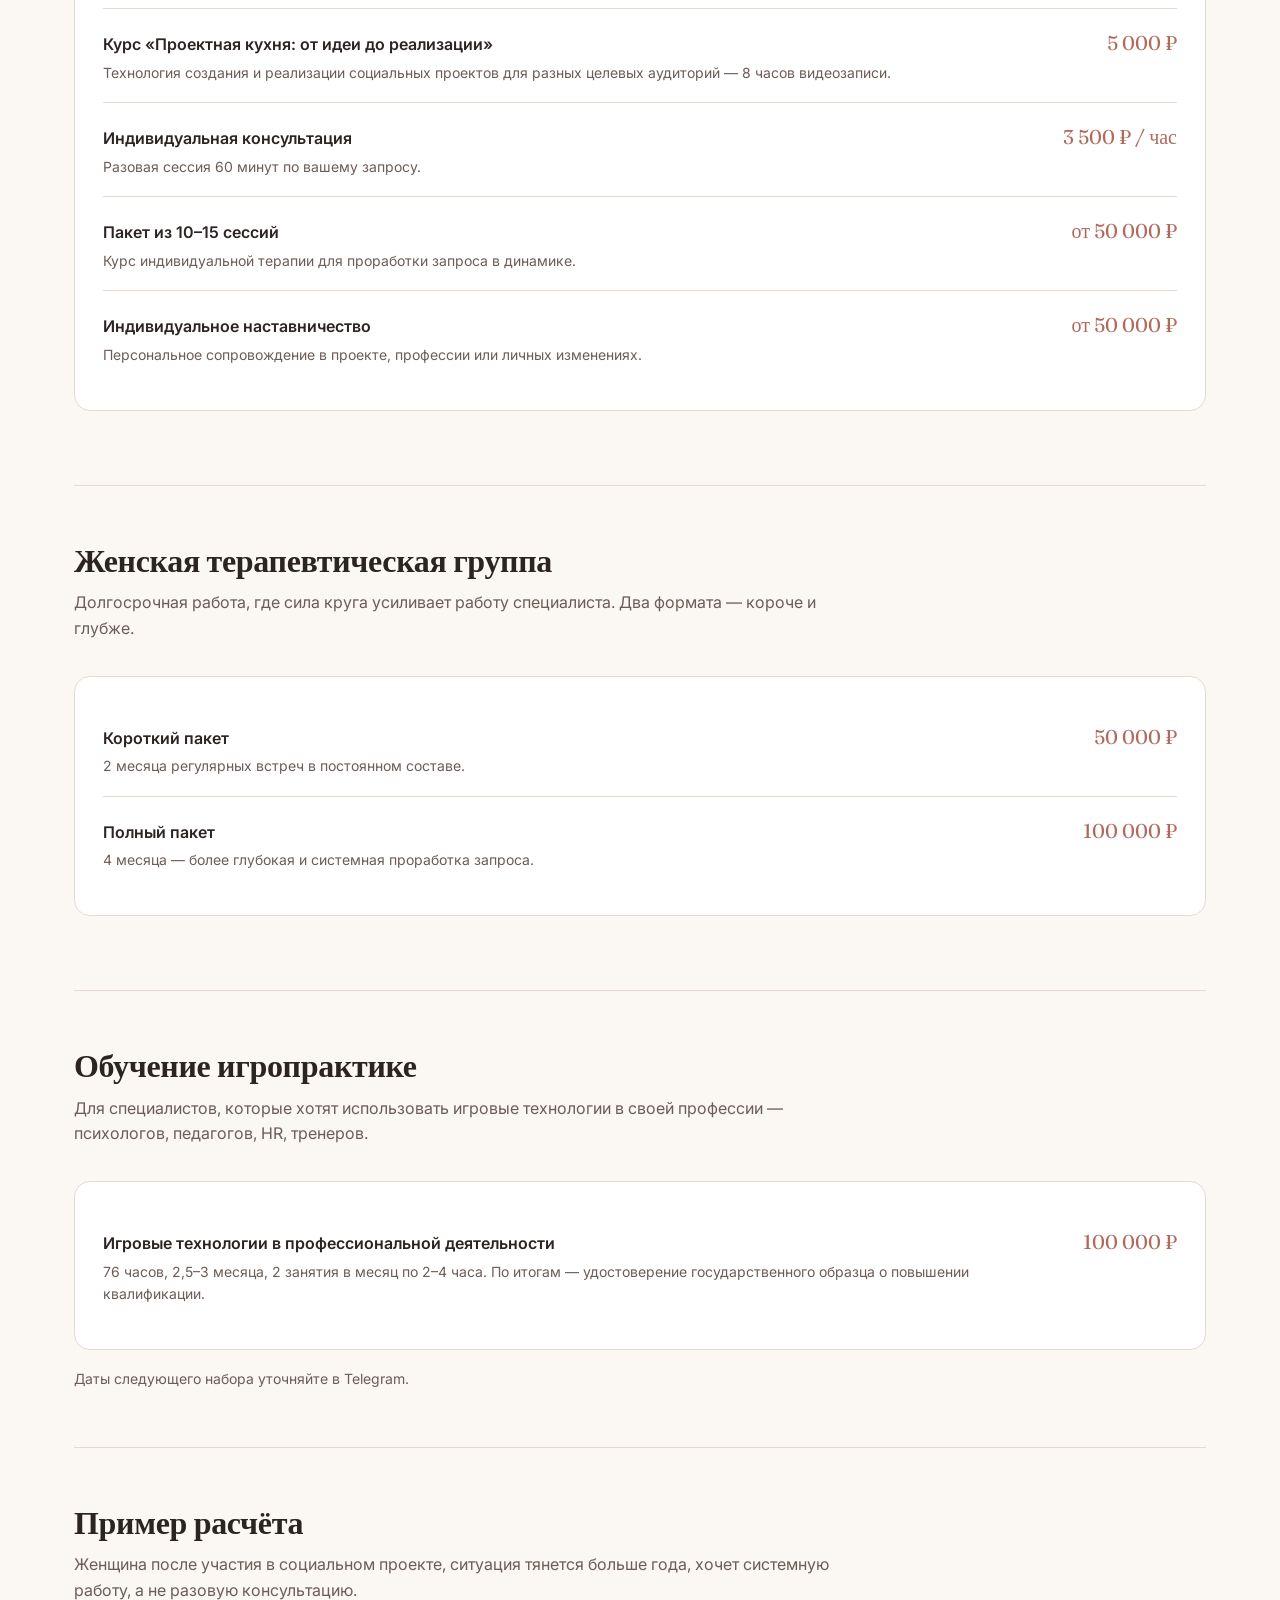
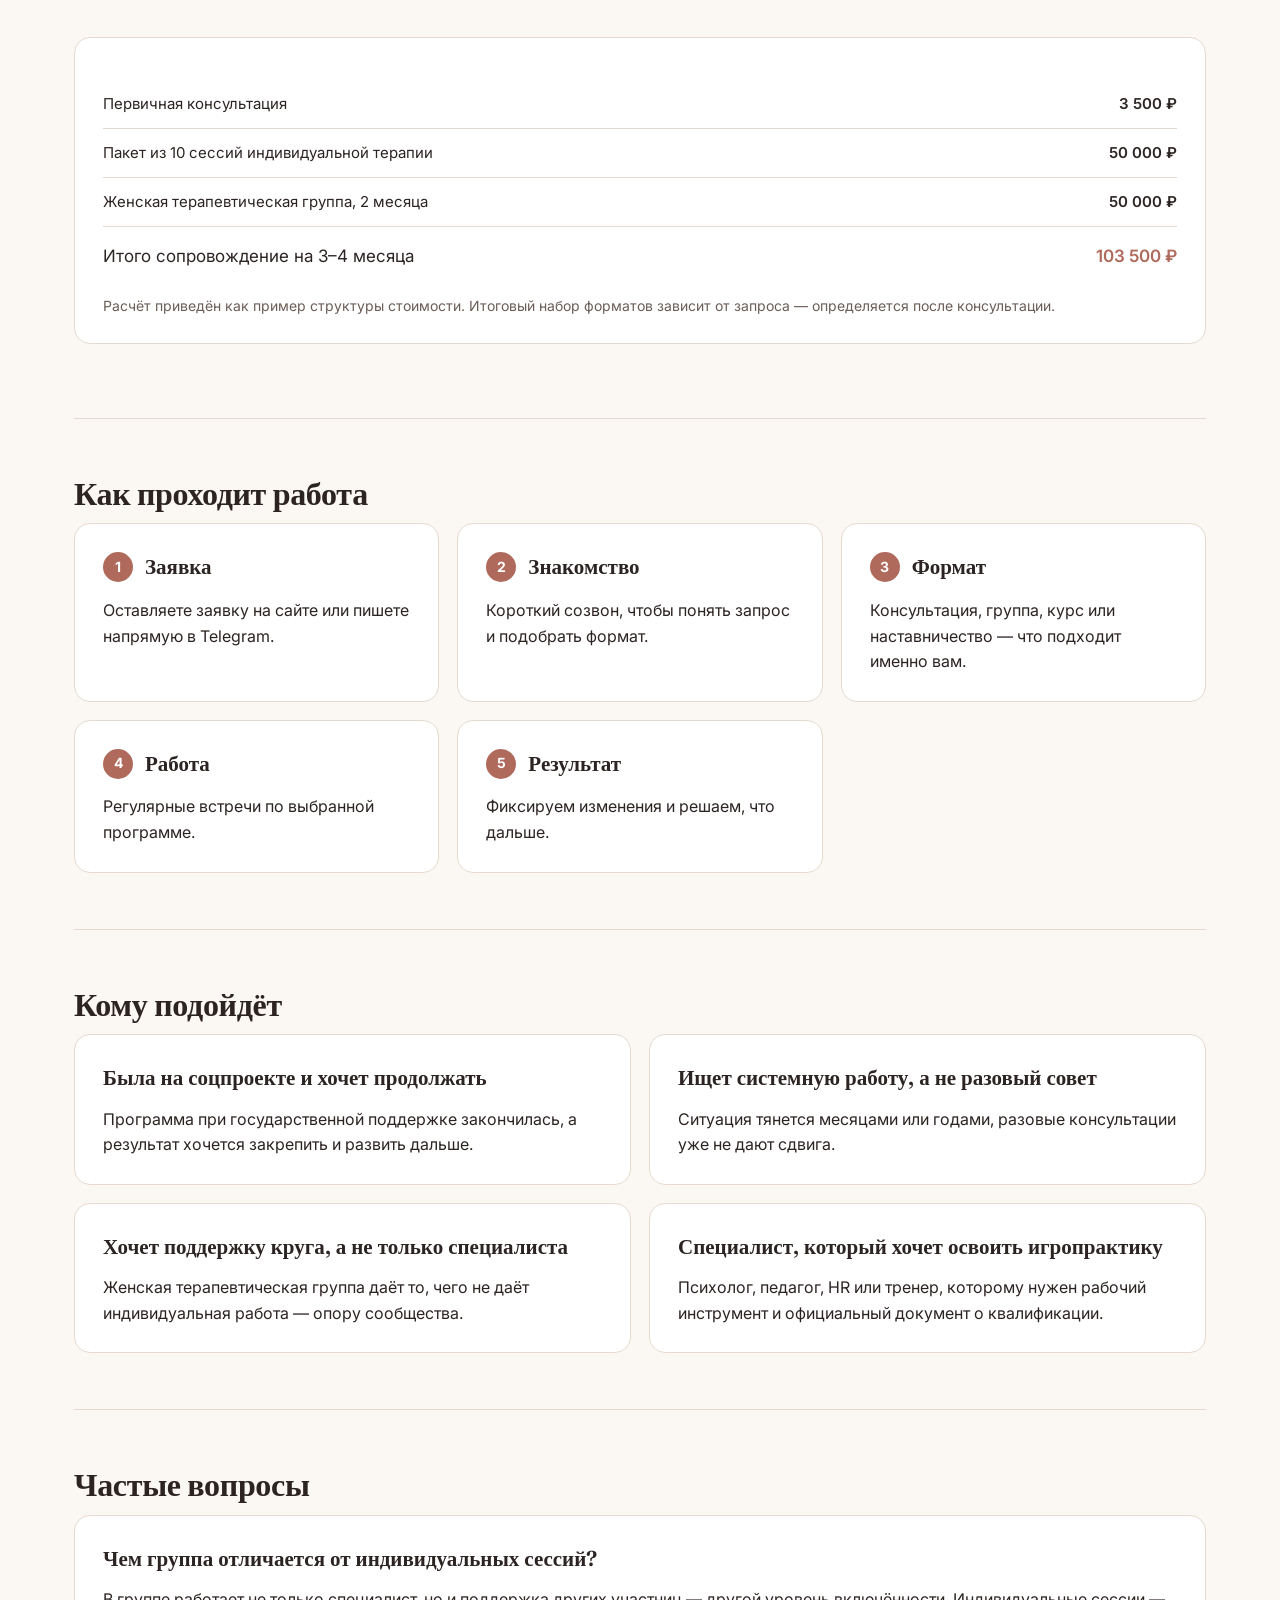
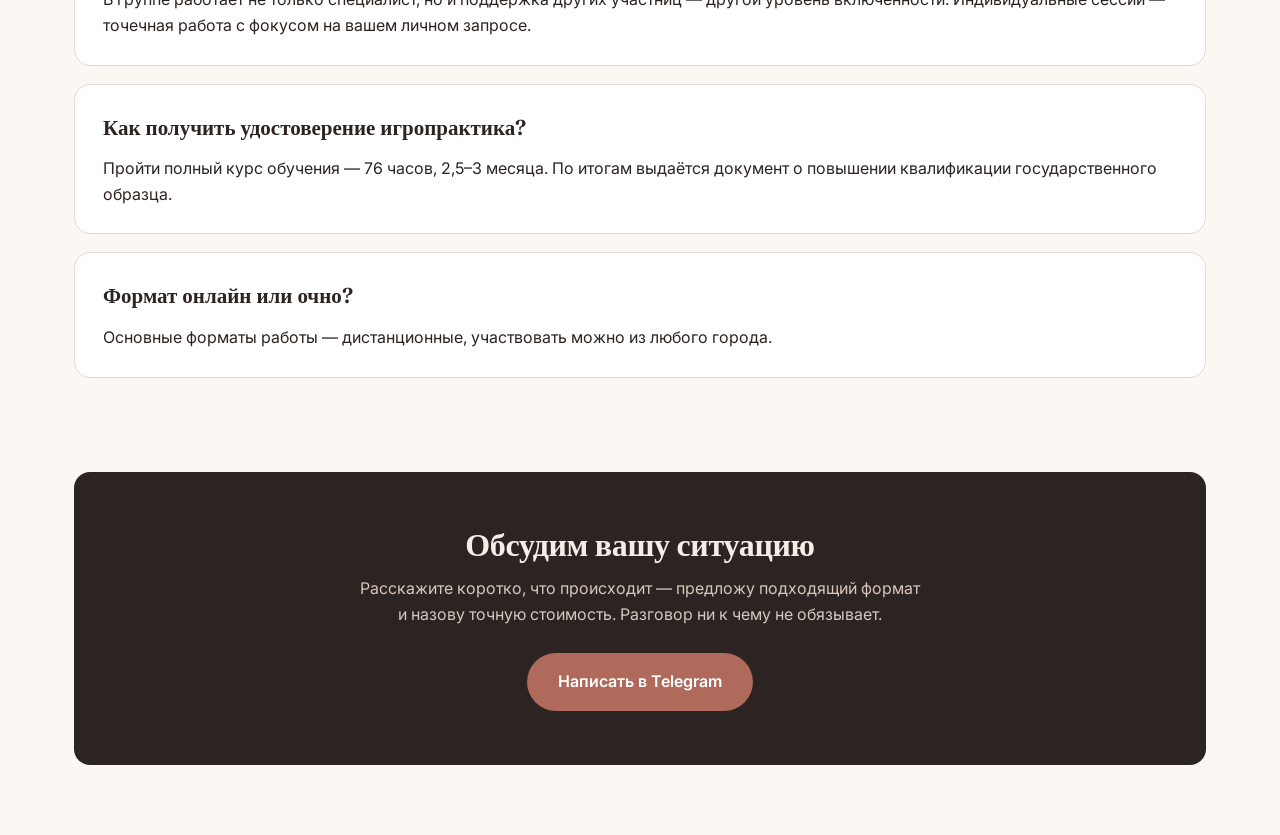
==== commit c566410a: "fix: correct online course name to "Проектная кухня: от идеи до реализации" Co-Authored-By: Claude S" ====
--- a/presentation.html
+++ b/presentation.html
@@ -74,8 +74,8 @@
       </div>
       <div class="offer">
         <div>
-          <span class="offer__name">Курс «Игровые технологии в профессиональной деятельности»</span>
-          <span class="offer__desc">8 часов видеозаписи — как использовать игровые технологии в своей практике или проекте.</span>
+          <span class="offer__name">Курс «Проектная кухня: от идеи до реализации»</span>
+          <span class="offer__desc">Технология создания и реализации социальных проектов для разных целевых аудиторий — 8 часов видеозаписи.</span>
         </div>
         <span class="offer__price">5 000 ₽</span>
       </div>
